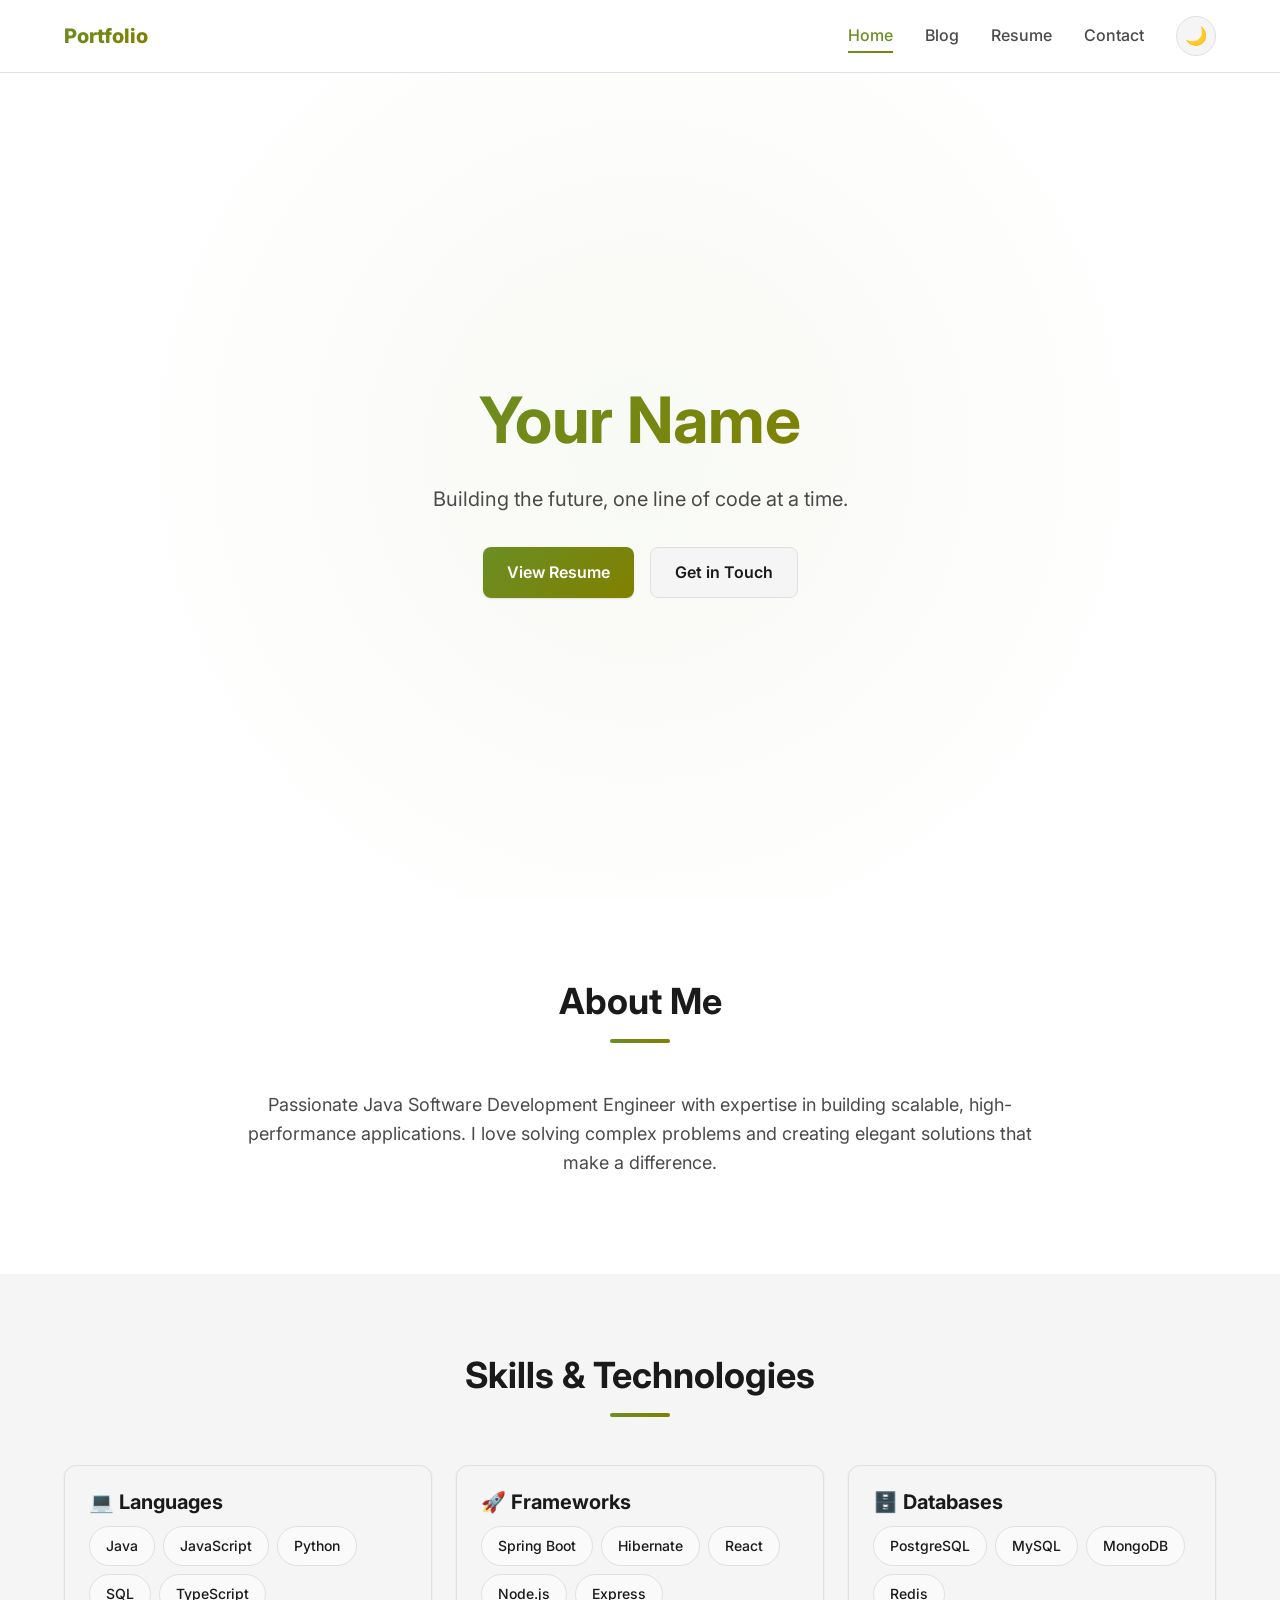
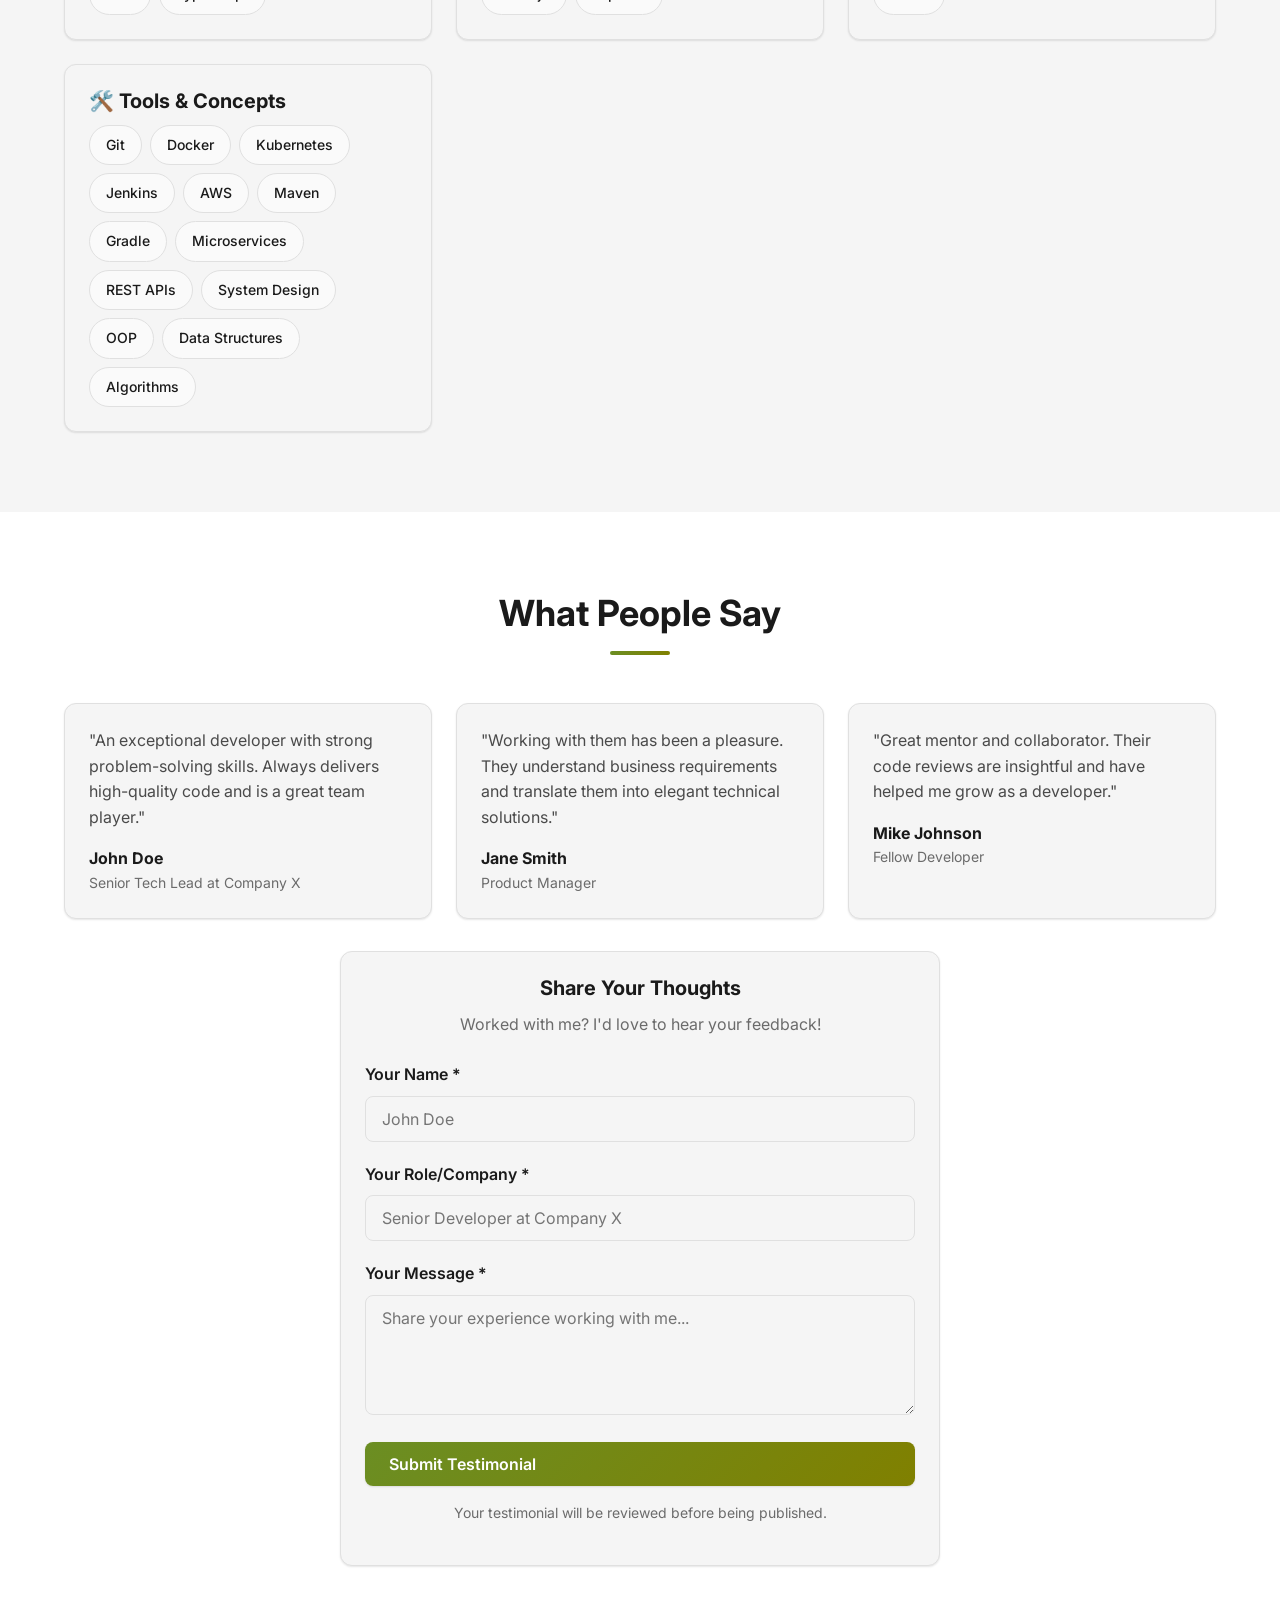
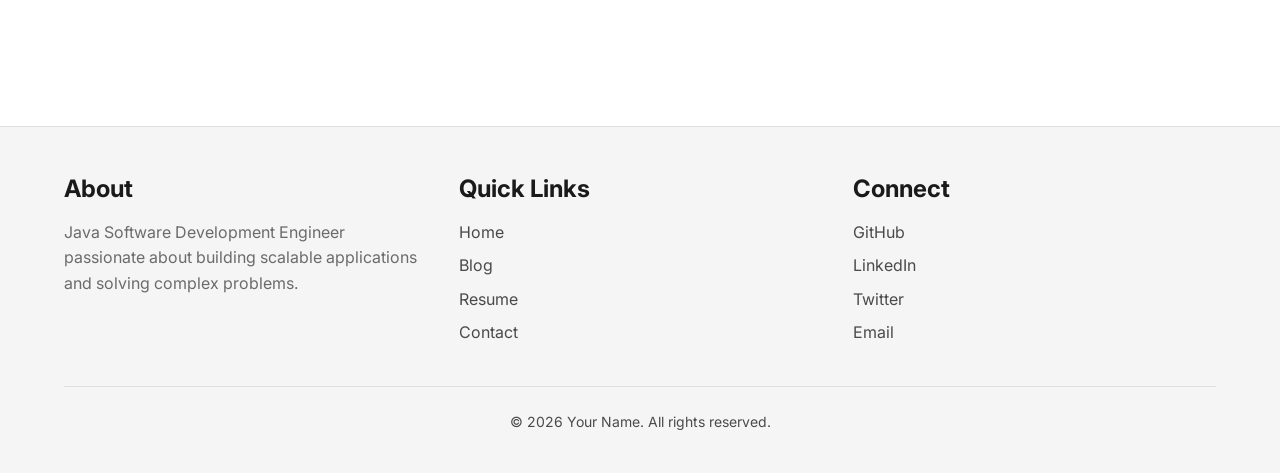
==== index.html @ 555b106e "Initial Commit: portfolio website skeleton" ====
<!doctype html>
<html lang="en">
  <head>
    <meta charset="UTF-8" />
    <meta name="viewport" content="width=device-width, initial-scale=1.0" />
    <meta
      name="description"
      content="Portfolio of a Java Software Development Engineer - Building scalable applications and solving complex problems"
    />
    <meta
      name="keywords"
      content="Java Developer, Software Engineer, Spring Boot, Microservices, Backend Development"
    />
    <meta name="author" content="Your Name" />
    <title>Home - Java SDE Portfolio</title>

    <!-- Stylesheet -->
    <link rel="stylesheet" href="css/styles.css" />

    <!-- Favicon (optional - add later) -->
    <!-- <link rel="icon" type="image/png" href="assets/icons/favicon.png"> -->
  </head>
  <body>
    <!-- Navigation -->
    <div id="navbar-placeholder"></div>

    <!-- Hero Section -->
    <section class="hero">
      <div class="container hero-content">
        <h1 class="hero-title" id="hero-name">Loading...</h1>
        <p class="hero-subtitle" id="hero-tagline">Loading...</p>
        <div class="hero-cta">
          <a href="resume.html" class="btn btn-primary">View Resume</a>
          <a href="contact.html" class="btn btn-secondary">Get in Touch</a>
        </div>
      </div>
    </section>

    <!-- About Section -->
    <section class="section">
      <div class="container">
        <h2 class="section-title">About Me</h2>
        <div style="max-width: 800px; margin: 0 auto; text-align: center">
          <p
            id="about-bio"
            style="
              font-size: var(--text-lg);
              color: var(--color-text-secondary);
            "
          >
            Loading...
          </p>
        </div>
      </div>
    </section>

    <!-- Skills Section -->
    <section class="section" style="background: var(--color-surface)">
      <div class="container">
        <h2 class="section-title">Skills & Technologies</h2>
        <div id="skills-container">Loading...</div>
      </div>
    </section>

    <!-- Testimonials Section -->
    <section class="section">
      <div class="container">
        <h2 class="section-title">What People Say</h2>

        <!-- Existing Testimonials -->
        <div class="grid grid-3 mb-8" id="testimonials-container">
          Loading...
        </div>

        <!-- Add Testimonial Form -->
        <div style="max-width: 600px; margin: 0 auto">
          <div class="card">
            <h3 class="card-title text-center">Share Your Thoughts</h3>
            <p class="text-center text-muted mb-6">
              Worked with me? I'd love to hear your feedback!
            </p>

            <form
              id="testimonial-form"
              onsubmit="handleTestimonialSubmit(event)"
            >
              <div class="form-group">
                <label for="testimonial-name" class="form-label"
                  >Your Name *</label
                >
                <input
                  type="text"
                  id="testimonial-name"
                  class="form-input"
                  placeholder="John Doe"
                  required
                />
              </div>

              <div class="form-group">
                <label for="testimonial-role" class="form-label"
                  >Your Role/Company *</label
                >
                <input
                  type="text"
                  id="testimonial-role"
                  class="form-input"
                  placeholder="Senior Developer at Company X"
                  required
                />
              </div>

              <div class="form-group">
                <label for="testimonial-message" class="form-label"
                  >Your Message *</label
                >
                <textarea
                  id="testimonial-message"
                  class="form-textarea"
                  placeholder="Share your experience working with me..."
                  required
                  minlength="20"
                ></textarea>
              </div>

              <button type="submit" class="btn btn-primary" style="width: 100%">
                Submit Testimonial
              </button>

              <p
                class="text-muted text-center mt-4"
                style="font-size: var(--text-sm)"
              >
                Your testimonial will be reviewed before being published.
              </p>
            </form>
          </div>
        </div>
      </div>
    </section>

    <!-- Footer -->
    <div id="footer-placeholder"></div>

    <!-- Scripts -->
    <script src="js/data.js"></script>
    <script src="js/components.js"></script>
    <script src="js/theme.js"></script>

    <!-- Page-specific script -->
    <script>
      document.addEventListener("DOMContentLoaded", () => {
        // Populate hero section
        document.getElementById("hero-name").textContent =
          portfolioData.personal.name;
        document.getElementById("hero-tagline").textContent =
          portfolioData.personal.tagline;

        // Populate about section
        document.getElementById("about-bio").textContent =
          portfolioData.personal.bio;

        // Populate skills
        document.getElementById("skills-container").innerHTML =
          createSkillsSection();

        // Populate testimonials
        const testimonialsContainer = document.getElementById(
          "testimonials-container",
        );
        const approvedTestimonials = portfolioData.testimonials.filter(
          (t) => t.approved,
        );

        if (approvedTestimonials.length > 0) {
          testimonialsContainer.innerHTML = approvedTestimonials
            .map((testimonial) => createTestimonialCard(testimonial))
            .join("");
        } else {
          testimonialsContainer.innerHTML =
            '<p class="text-center text-muted">No testimonials yet. Be the first to share your thoughts!</p>';
        }
      });
    </script>

    <!-- Add skill tag styles -->
    <style>
      .skill-tag {
        display: inline-block;
        padding: var(--space-2) var(--space-4);
        background: var(--color-surface-elevated);
        border: 1px solid var(--color-border);
        border-radius: var(--radius-full);
        font-size: var(--text-sm);
        font-weight: 500;
        color: var(--color-text);
        transition: all var(--transition-fast);
      }

      .skill-tag:hover {
        background: var(--color-primary);
        color: white;
        border-color: var(--color-primary);
        transform: translateY(-2px);
      }

      .tag {
        display: inline-block;
        padding: var(--space-1) var(--space-3);
        background: var(--color-surface-elevated);
        border-radius: var(--radius-full);
        font-size: var(--text-xs);
        color: var(--color-primary);
        font-weight: 600;
      }
    </style>
  </body>
</html>
---- css/styles.css ----
/* ============================================
   PORTFOLIO WEBSITE - DESIGN SYSTEM
   ============================================ */

/* Google Fonts */
@import url("https://fonts.googleapis.com/css2?family=Inter:wght@300;400;500;600;700;800&family=Fira+Code:wght@400;500&display=swap");

/* ============================================
   CSS VARIABLES - THEME SYSTEM
   ============================================ */

:root {
  /* Light Mode Colors - Olive & White */
  --color-primary: #6b8e23;
  --color-primary-dark: #556b1a;
  --color-primary-light: #8ab83a;
  --color-secondary: #808000;
  --color-background: #ffffff;
  --color-surface: #f5f5f5;
  --color-surface-elevated: #fafafa;
  --color-text: #1a1a1a;
  --color-text-secondary: #4a4a4a;
  --color-text-muted: #6b6b6b;
  --color-border: #e0e0e0;
  --color-shadow: rgba(0, 0, 0, 0.1);
  --color-shadow-hover: rgba(0, 0, 0, 0.15);

  /* Typography */
  --font-primary:
    "Inter", -apple-system, BlinkMacSystemFont, "Segoe UI", sans-serif;
  --font-code: "Fira Code", "Courier New", monospace;

  /* Font Sizes */
  --text-xs: 0.75rem;
  --text-sm: 0.875rem;
  --text-base: 1rem;
  --text-lg: 1.125rem;
  --text-xl: 1.25rem;
  --text-2xl: 1.5rem;
  --text-3xl: 1.875rem;
  --text-4xl: 2.25rem;
  --text-5xl: 3rem;

  /* Spacing */
  --space-1: 0.25rem;
  --space-2: 0.5rem;
  --space-3: 0.75rem;
  --space-4: 1rem;
  --space-5: 1.25rem;
  --space-6: 1.5rem;
  --space-8: 2rem;
  --space-10: 2.5rem;
  --space-12: 3rem;
  --space-16: 4rem;
  --space-20: 5rem;

  /* Border Radius */
  --radius-sm: 0.375rem;
  --radius-md: 0.5rem;
  --radius-lg: 0.75rem;
  --radius-xl: 1rem;
  --radius-full: 9999px;

  /* Transitions */
  --transition-fast: 150ms cubic-bezier(0.4, 0, 0.2, 1);
  --transition-base: 250ms cubic-bezier(0.4, 0, 0.2, 1);
  --transition-slow: 350ms cubic-bezier(0.4, 0, 0.2, 1);

  /* Shadows */
  --shadow-sm: 0 1px 2px 0 var(--color-shadow);
  --shadow-md: 0 4px 6px -1px var(--color-shadow);
  --shadow-lg: 0 10px 15px -3px var(--color-shadow);
  --shadow-xl: 0 20px 25px -5px var(--color-shadow);
}

/* Dark Mode Colors - Black & Very Light Yellow */
[data-theme="dark"] {
  --color-primary: #f5f4e8;
  --color-primary-dark: #e8e6d5;
  --color-primary-light: #fffef0;
  --color-secondary: #fffef0;
  --color-background: #0a0a0a;
  --color-surface: #1a1a1a;
  --color-surface-elevated: #252525;
  --color-text: #fffef0;
  --color-text-secondary: #e8e6d5;
  --color-text-muted: #a8a79c;
  --color-border: #2a2a2a;
  --color-shadow: rgba(0, 0, 0, 0.3);
  --color-shadow-hover: rgba(0, 0, 0, 0.5);
}

/* ============================================
   RESET & BASE STYLES
   ============================================ */

* {
  margin: 0;
  padding: 0;
  box-sizing: border-box;
}

html {
  scroll-behavior: smooth;
  font-size: 16px;
}

body {
  font-family: var(--font-primary);
  font-size: var(--text-base);
  line-height: 1.6;
  color: var(--color-text);
  background-color: var(--color-background);
  transition:
    background-color var(--transition-base),
    color var(--transition-base);
  overflow-x: hidden;
}

/* ============================================
   TYPOGRAPHY
   ============================================ */

h1,
h2,
h3,
h4,
h5,
h6 {
  font-weight: 700;
  line-height: 1.2;
  margin-bottom: var(--space-4);
  color: var(--color-text);
}

h1 {
  font-size: var(--text-5xl);
}
h2 {
  font-size: var(--text-4xl);
}
h3 {
  font-size: var(--text-3xl);
}
h4 {
  font-size: var(--text-2xl);
}
h5 {
  font-size: var(--text-xl);
}
h6 {
  font-size: var(--text-lg);
}

p {
  margin-bottom: var(--space-4);
  color: var(--color-text-secondary);
}

a {
  color: var(--color-primary);
  text-decoration: none;
  transition: color var(--transition-fast);
}

a:hover {
  color: var(--color-primary-dark);
}

code {
  font-family: var(--font-code);
  font-size: 0.9em;
  background-color: var(--color-surface);
  padding: var(--space-1) var(--space-2);
  border-radius: var(--radius-sm);
}

/* ============================================
   LAYOUT UTILITIES
   ============================================ */

.container {
  max-width: 1200px;
  margin: 0 auto;
  padding: 0 var(--space-6);
}

.section {
  padding: var(--space-20) 0;
}

.section-title {
  text-align: center;
  margin-bottom: var(--space-12);
  position: relative;
}

.section-title::after {
  content: "";
  display: block;
  width: 60px;
  height: 4px;
  background: linear-gradient(
    90deg,
    var(--color-primary),
    var(--color-secondary)
  );
  margin: var(--space-4) auto 0;
  border-radius: var(--radius-full);
}

/* Grid System */
.grid {
  display: grid;
  gap: var(--space-6);
}

.grid-2 {
  grid-template-columns: repeat(auto-fit, minmax(300px, 1fr));
}
.grid-3 {
  grid-template-columns: repeat(auto-fit, minmax(250px, 1fr));
}

/* Flexbox Utilities */
.flex {
  display: flex;
}

.flex-center {
  display: flex;
  align-items: center;
  justify-content: center;
}

.flex-between {
  display: flex;
  align-items: center;
  justify-content: space-between;
}

.flex-col {
  display: flex;
  flex-direction: column;
}

/* ============================================
   NAVIGATION BAR
   ============================================ */

.navbar {
  position: fixed;
  top: 0;
  left: 0;
  right: 0;
  background-color: var(--color-background);
  border-bottom: 1px solid var(--color-border);
  padding: var(--space-4) 0;
  z-index: 1000;
  transition: all var(--transition-base);
  backdrop-filter: blur(10px);
  background-color: rgba(255, 255, 255, 0.9);
}

[data-theme="dark"] .navbar {
  background-color: rgba(10, 10, 10, 0.9);
}

.navbar.scrolled {
  box-shadow: var(--shadow-md);
}

.nav-container {
  display: flex;
  align-items: center;
  justify-content: space-between;
}

.nav-logo {
  font-size: var(--text-xl);
  font-weight: 800;
  color: var(--color-text);
  background: linear-gradient(
    135deg,
    var(--color-primary),
    var(--color-secondary)
  );
  -webkit-background-clip: text;
  -webkit-text-fill-color: transparent;
  background-clip: text;
}

.nav-menu {
  display: flex;
  gap: var(--space-8);
  list-style: none;
  align-items: center;
}

.nav-link {
  color: var(--color-text-secondary);
  font-weight: 500;
  position: relative;
  padding: var(--space-2) 0;
  transition: color var(--transition-fast);
}

.nav-link::after {
  content: "";
  position: absolute;
  bottom: 0;
  left: 0;
  width: 0;
  height: 2px;
  background: linear-gradient(
    90deg,
    var(--color-primary),
    var(--color-secondary)
  );
  transition: width var(--transition-base);
}

.nav-link:hover,
.nav-link.active {
  color: var(--color-primary);
}

.nav-link:hover::after,
.nav-link.active::after {
  width: 100%;
}

/* Theme Toggle Button */
.theme-toggle {
  background: var(--color-surface);
  border: 1px solid var(--color-border);
  border-radius: var(--radius-full);
  width: 40px;
  height: 40px;
  display: flex;
  align-items: center;
  justify-content: center;
  cursor: pointer;
  transition: all var(--transition-fast);
  font-size: var(--text-lg);
}

.theme-toggle:hover {
  background: var(--color-surface-elevated);
  transform: rotate(20deg);
}

/* ============================================
   BUTTONS
   ============================================ */

.btn {
  display: inline-flex;
  align-items: center;
  gap: var(--space-2);
  padding: var(--space-3) var(--space-6);
  font-size: var(--text-base);
  font-weight: 600;
  border-radius: var(--radius-md);
  cursor: pointer;
  transition: all var(--transition-fast);
  border: none;
  text-decoration: none;
  font-family: var(--font-primary);
}

.btn-primary {
  background: linear-gradient(
    135deg,
    var(--color-primary),
    var(--color-secondary)
  );
  color: white;
  box-shadow: var(--shadow-sm);
}

.btn-primary:hover {
  transform: translateY(-2px);
  box-shadow: var(--shadow-md);
}

.btn-secondary {
  background: var(--color-surface);
  color: var(--color-text);
  border: 1px solid var(--color-border);
}

.btn-secondary:hover {
  background: var(--color-surface-elevated);
  border-color: var(--color-primary);
}

/* ============================================
   CARDS
   ============================================ */

.card {
  background: var(--color-surface);
  border: 1px solid var(--color-border);
  border-radius: var(--radius-lg);
  padding: var(--space-6);
  transition: all var(--transition-base);
  box-shadow: var(--shadow-sm);
}

.card:hover {
  transform: translateY(-4px);
  box-shadow: var(--shadow-lg);
  border-color: var(--color-primary);
}

.card-title {
  font-size: var(--text-xl);
  font-weight: 700;
  margin-bottom: var(--space-3);
  color: var(--color-text);
}

.card-text {
  color: var(--color-text-secondary);
  margin-bottom: var(--space-4);
}

.card-meta {
  font-size: var(--text-sm);
  color: var(--color-text-muted);
  display: flex;
  gap: var(--space-4);
  align-items: center;
}

/* ============================================
   FORMS
   ============================================ */

.form-group {
  margin-bottom: var(--space-5);
}

.form-label {
  display: block;
  font-weight: 600;
  margin-bottom: var(--space-2);
  color: var(--color-text);
}

.form-input,
.form-textarea {
  width: 100%;
  padding: var(--space-3) var(--space-4);
  font-size: var(--text-base);
  font-family: var(--font-primary);
  color: var(--color-text);
  background: var(--color-surface);
  border: 1px solid var(--color-border);
  border-radius: var(--radius-md);
  transition: all var(--transition-fast);
}

.form-input:focus,
.form-textarea:focus {
  outline: none;
  border-color: var(--color-primary);
  box-shadow: 0 0 0 3px rgba(107, 142, 35, 0.1);
}

[data-theme="dark"] .form-input:focus,
[data-theme="dark"] .form-textarea:focus {
  box-shadow: 0 0 0 3px rgba(245, 244, 232, 0.1);
}

.form-textarea {
  resize: vertical;
  min-height: 120px;
}

/* ============================================
   HERO SECTION
   ============================================ */

.hero {
  min-height: 100vh;
  display: flex;
  align-items: center;
  justify-content: center;
  text-align: center;
  padding-top: 80px;
  position: relative;
  overflow: hidden;
}

.hero::before {
  content: "";
  position: absolute;
  top: 0;
  left: 0;
  right: 0;
  bottom: 0;
  background: radial-gradient(
    circle at 50% 50%,
    var(--color-primary),
    transparent 70%
  );
  opacity: 0.05;
  z-index: -1;
}

.hero-content {
  max-width: 800px;
  animation: fadeInUp 0.8s ease-out;
}

.hero-title {
  font-size: clamp(2.5rem, 8vw, 4rem);
  margin-bottom: var(--space-6);
  background: linear-gradient(
    135deg,
    var(--color-primary),
    var(--color-secondary)
  );
  -webkit-background-clip: text;
  -webkit-text-fill-color: transparent;
  background-clip: text;
}

.hero-subtitle {
  font-size: var(--text-xl);
  color: var(--color-text-secondary);
  margin-bottom: var(--space-8);
}

.hero-cta {
  display: flex;
  gap: var(--space-4);
  justify-content: center;
  flex-wrap: wrap;
}

/* ============================================
   FOOTER
   ============================================ */

.footer {
  background: var(--color-surface);
  border-top: 1px solid var(--color-border);
  padding: var(--space-12) 0 var(--space-6);
  margin-top: var(--space-20);
}

.footer-content {
  display: grid;
  grid-template-columns: repeat(auto-fit, minmax(250px, 1fr));
  gap: var(--space-8);
  margin-bottom: var(--space-8);
}

.footer-section h4 {
  margin-bottom: var(--space-4);
  color: var(--color-text);
}

.footer-links {
  list-style: none;
}

.footer-links li {
  margin-bottom: var(--space-2);
}

.footer-links a {
  color: var(--color-text-secondary);
  transition: color var(--transition-fast);
}

.footer-links a:hover {
  color: var(--color-primary);
}

.footer-bottom {
  text-align: center;
  padding-top: var(--space-6);
  border-top: 1px solid var(--color-border);
  color: var(--color-text-muted);
  font-size: var(--text-sm);
}

/* ============================================
   ANIMATIONS
   ============================================ */

@keyframes fadeInUp {
  from {
    opacity: 0;
    transform: translateY(30px);
  }
  to {
    opacity: 1;
    transform: translateY(0);
  }
}

@keyframes fadeIn {
  from {
    opacity: 0;
  }
  to {
    opacity: 1;
  }
}

.fade-in {
  animation: fadeIn 0.6s ease-out;
}

/* ============================================
   RESPONSIVE DESIGN
   ============================================ */

@media (max-width: 768px) {
  .nav-menu {
    gap: var(--space-4);
  }

  .section {
    padding: var(--space-12) 0;
  }

  .hero {
    padding-top: 100px;
  }

  .hero-cta {
    flex-direction: column;
    align-items: center;
  }

  .grid-2,
  .grid-3 {
    grid-template-columns: 1fr;
  }
}

/* ============================================
   UTILITY CLASSES
   ============================================ */

.text-center {
  text-align: center;
}
.text-muted {
  color: var(--color-text-muted);
}
.mb-4 {
  margin-bottom: var(--space-4);
}
.mb-6 {
  margin-bottom: var(--space-6);
}
.mb-8 {
  margin-bottom: var(--space-8);
}
.mt-4 {
  margin-top: var(--space-4);
}
.mt-6 {
  margin-top: var(--space-6);
}
.mt-8 {
  margin-top: var(--space-8);
}
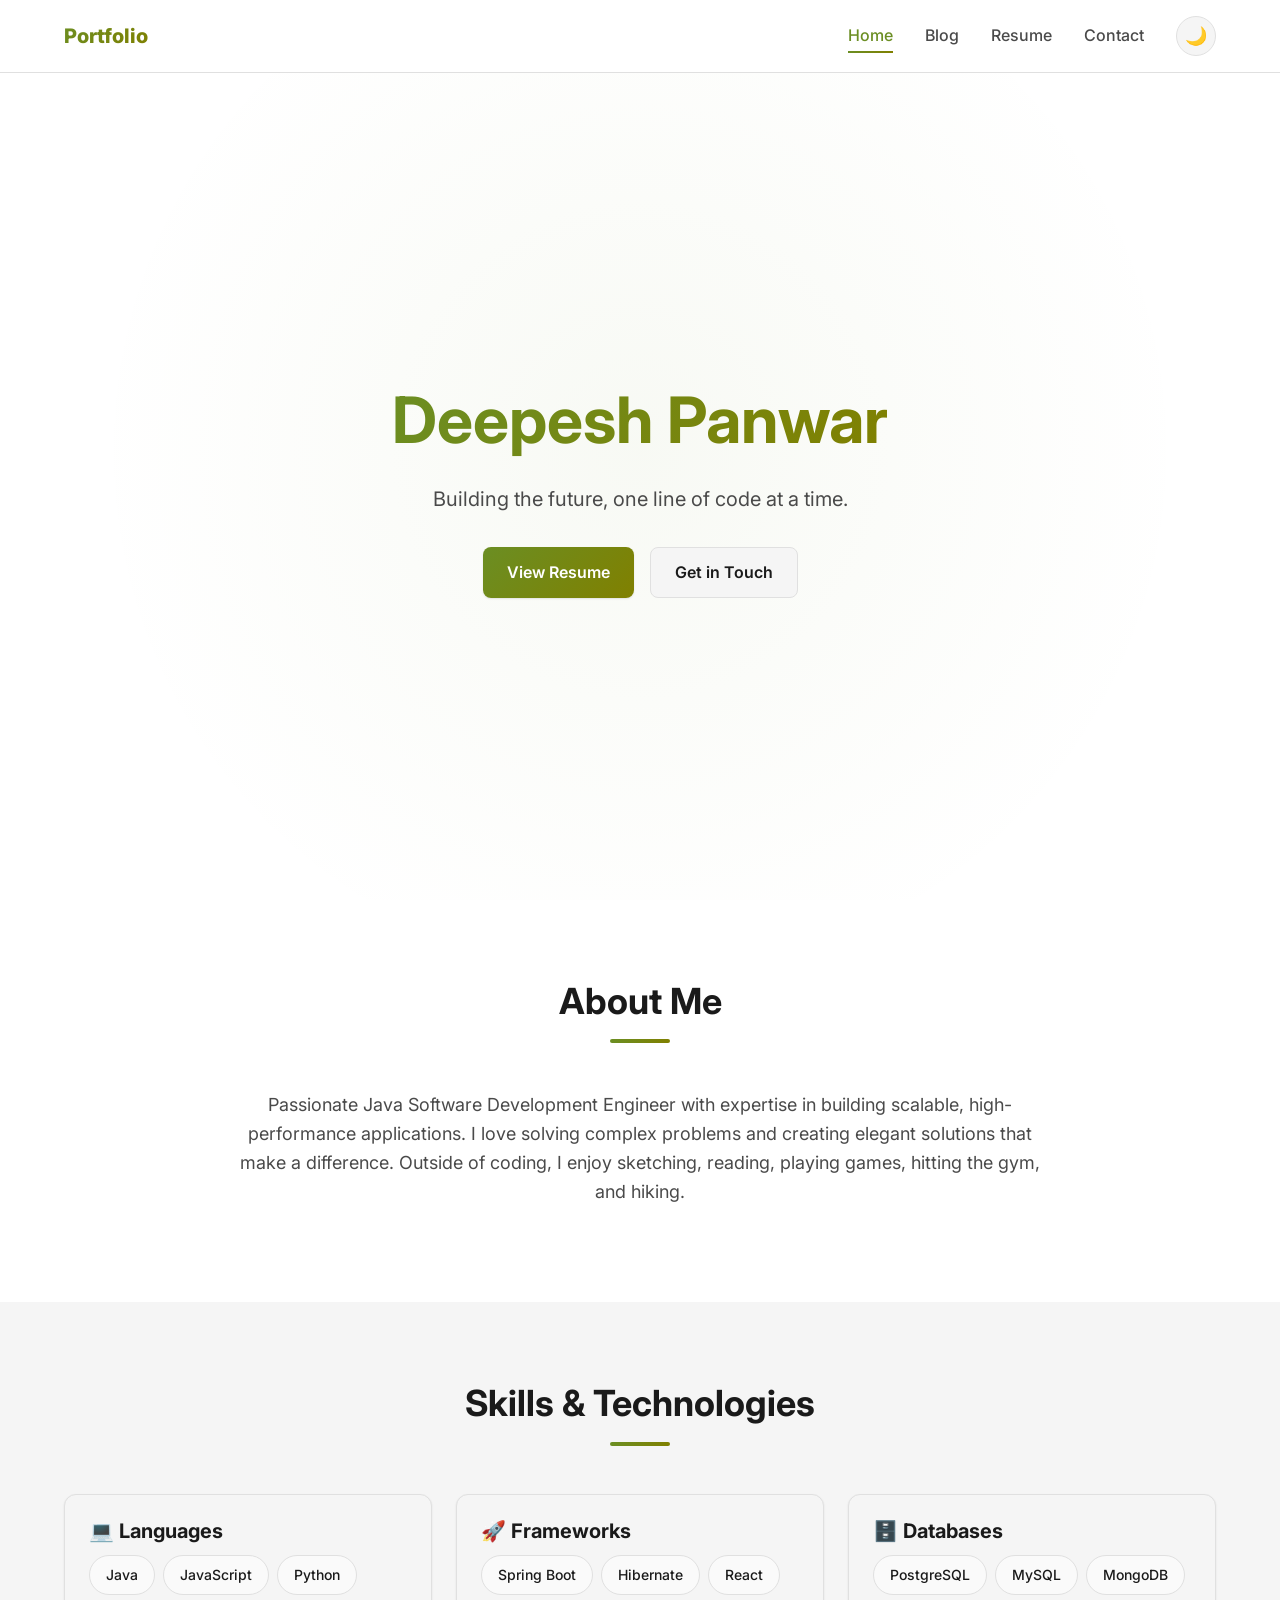
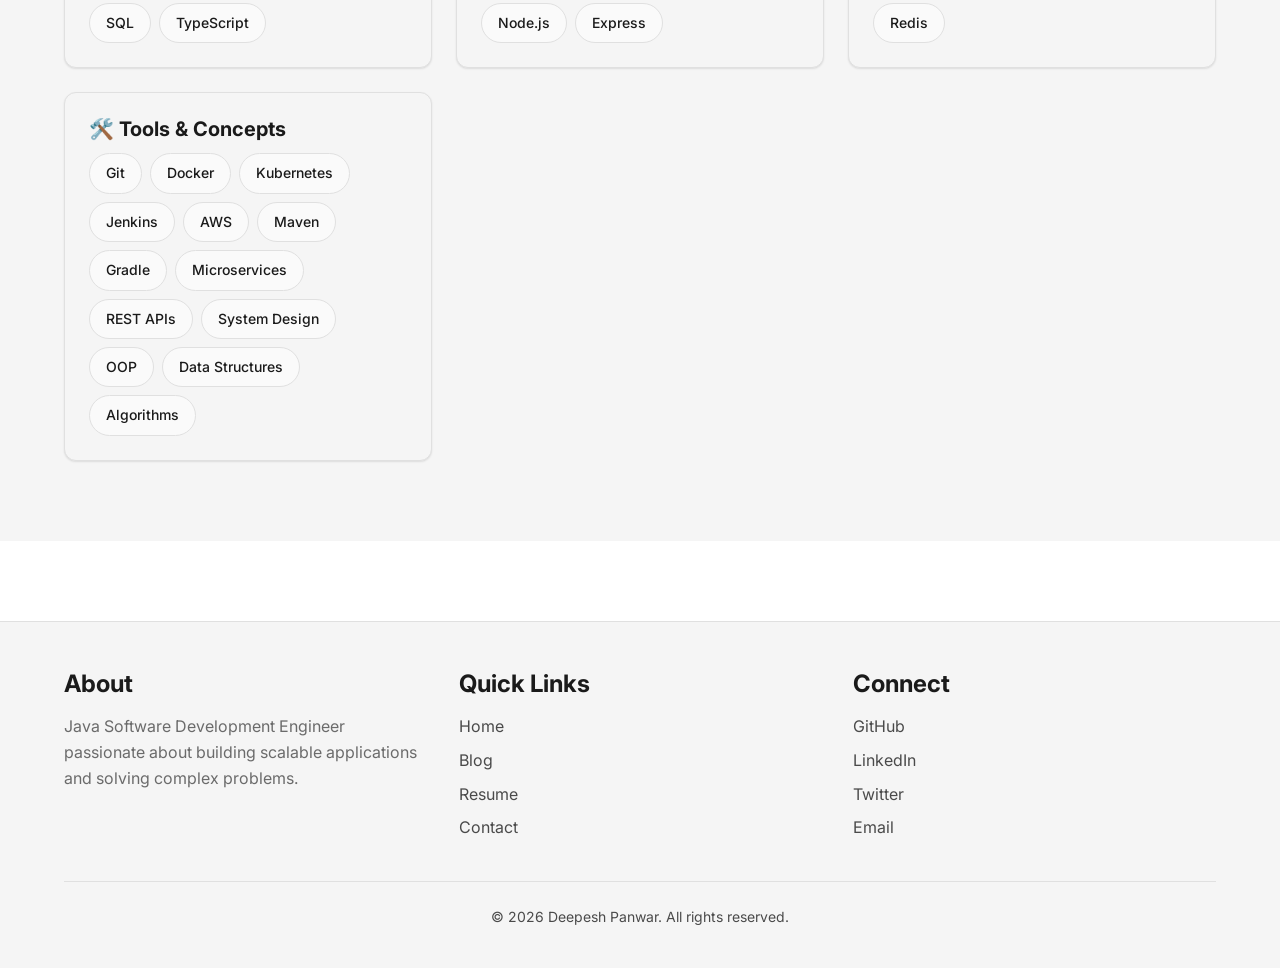
==== commit 603d63ad: "Ready to Deployment" ====
--- a/index.html
+++ b/index.html
@@ -11,14 +11,14 @@
       name="keywords"
       content="Java Developer, Software Engineer, Spring Boot, Microservices, Backend Development"
     />
-    <meta name="author" content="Your Name" />
-    <title>Home - Java SDE Portfolio</title>
+    <meta name="author" content="Deepesh Panwar" />
+    <title>DP</title>
 
     <!-- Stylesheet -->
     <link rel="stylesheet" href="css/styles.css" />
 
-    <!-- Favicon (optional - add later) -->
-    <!-- <link rel="icon" type="image/png" href="assets/icons/favicon.png"> -->
+    <!-- Favicon -->
+    <link rel="icon" type="image/png" href="assets/icons/favicon.png">
   </head>
   <body>
     <!-- Navigation -->
@@ -63,16 +63,16 @@
     </section>
 
     <!-- Testimonials Section -->
+    <!-- Testimonials Section (Hidden) -->
+    <!--
     <section class="section">
       <div class="container">
         <h2 class="section-title">What People Say</h2>
 
-        <!-- Existing Testimonials -->
         <div class="grid grid-3 mb-8" id="testimonials-container">
           Loading...
         </div>
 
-        <!-- Add Testimonial Form -->
         <div style="max-width: 600px; margin: 0 auto">
           <div class="card">
             <h3 class="card-title text-center">Share Your Thoughts</h3>
@@ -138,6 +138,7 @@
         </div>
       </div>
     </section>
+    -->
 
     <!-- Footer -->
     <div id="footer-placeholder"></div>
@@ -168,17 +169,19 @@
         const testimonialsContainer = document.getElementById(
           "testimonials-container",
         );
-        const approvedTestimonials = portfolioData.testimonials.filter(
-          (t) => t.approved,
-        );
-
-        if (approvedTestimonials.length > 0) {
-          testimonialsContainer.innerHTML = approvedTestimonials
-            .map((testimonial) => createTestimonialCard(testimonial))
-            .join("");
-        } else {
-          testimonialsContainer.innerHTML =
-            '<p class="text-center text-muted">No testimonials yet. Be the first to share your thoughts!</p>';
+        if (testimonialsContainer) {
+            const approvedTestimonials = portfolioData.testimonials.filter(
+              (t) => t.approved,
+            );
+
+            if (approvedTestimonials.length > 0) {
+              testimonialsContainer.innerHTML = approvedTestimonials
+                .map((testimonial) => createTestimonialCard(testimonial))
+                .join("");
+            } else {
+              testimonialsContainer.innerHTML =
+                '<p class="text-center text-muted">No testimonials yet. Be the first to share your thoughts!</p>';
+            }
         }
       });
     </script>
@@ -198,9 +201,9 @@
       }
 
       .skill-tag:hover {
-        background: var(--color-primary);
+        background: #6b8e23;
         color: white;
-        border-color: var(--color-primary);
+        border-color: #6b8e23;
         transform: translateY(-2px);
       }
 
--- a/css/styles.css
+++ b/css/styles.css
@@ -370,11 +370,7 @@
 }
 
 .btn-primary {
-  background: linear-gradient(
-    135deg,
-    var(--color-primary),
-    var(--color-secondary)
-  );
+  background: linear-gradient(135deg, #6b8e23, #808000);
   color: white;
   box-shadow: var(--shadow-sm);
 }
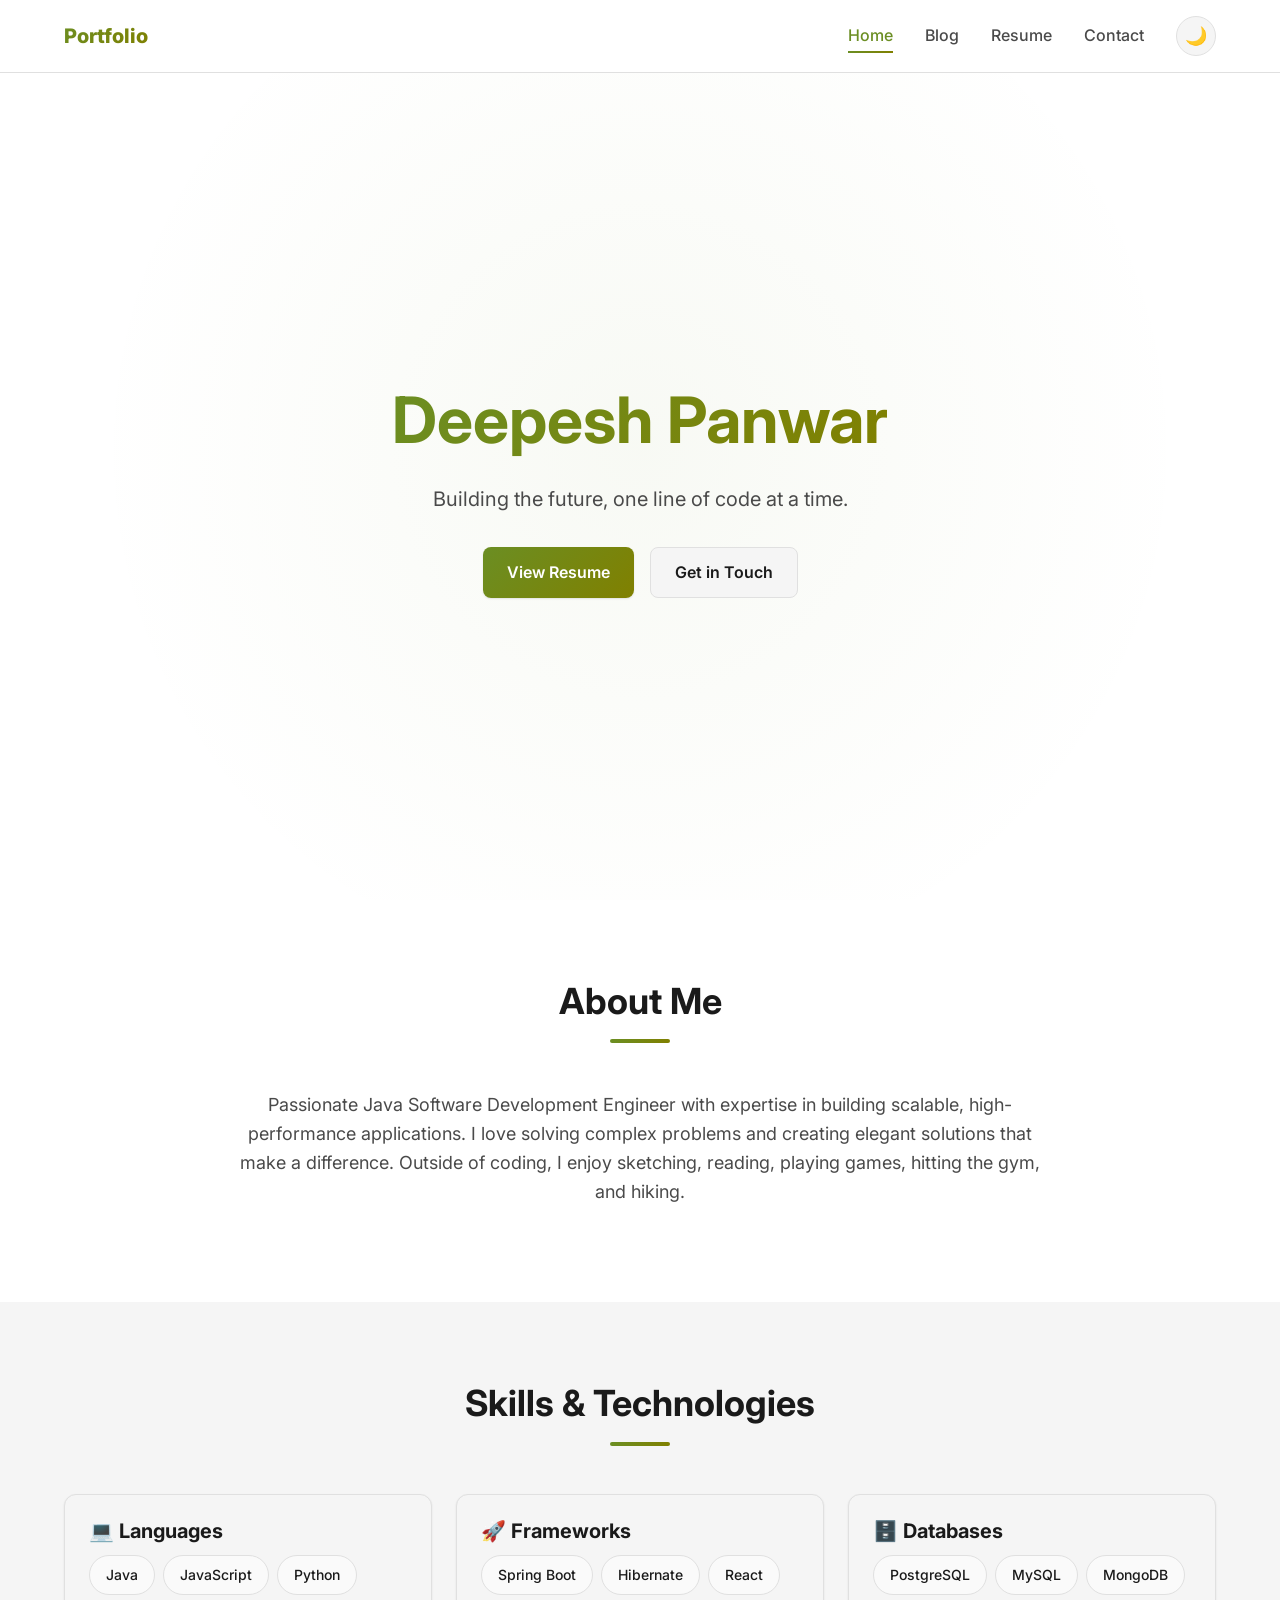
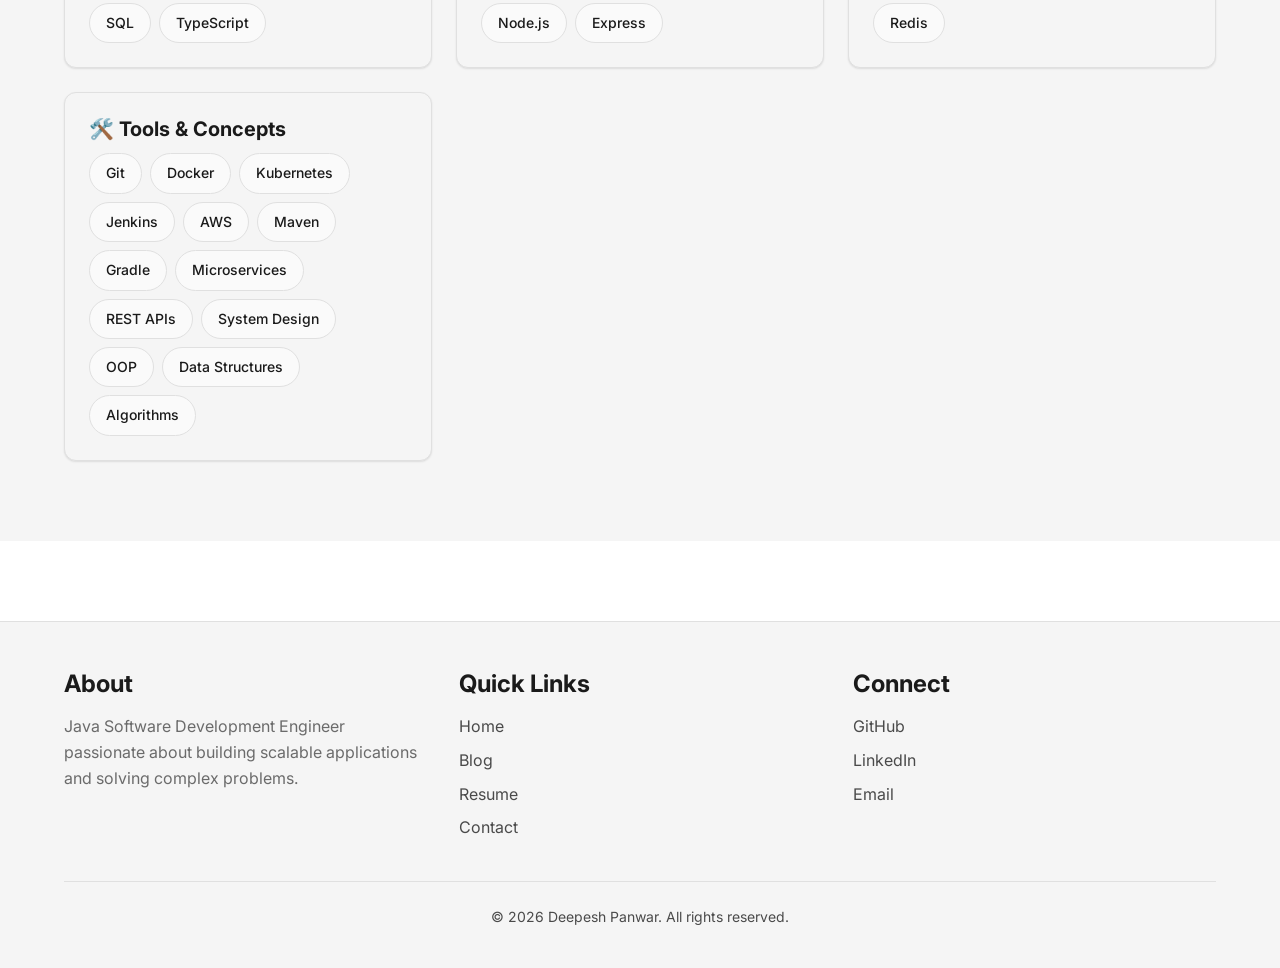
==== commit 198ab2bf: "integrating with google analytics" ====
--- a/index.html
+++ b/index.html
@@ -19,6 +19,16 @@
 
     <!-- Favicon -->
     <link rel="icon" type="image/png" href="assets/icons/favicon.png">
+
+    <!-- Google tag (gtag.js) -->
+    <script async src="https://www.googletagmanager.com/gtag/js?id=G-KCR0TJN84C"></script>
+    <script>
+      window.dataLayer = window.dataLayer || [];
+      function gtag(){dataLayer.push(arguments);}
+      gtag('js', new Date());
+
+      gtag('config', 'G-KCR0TJN84C');
+    </script>
   </head>
   <body>
     <!-- Navigation -->
